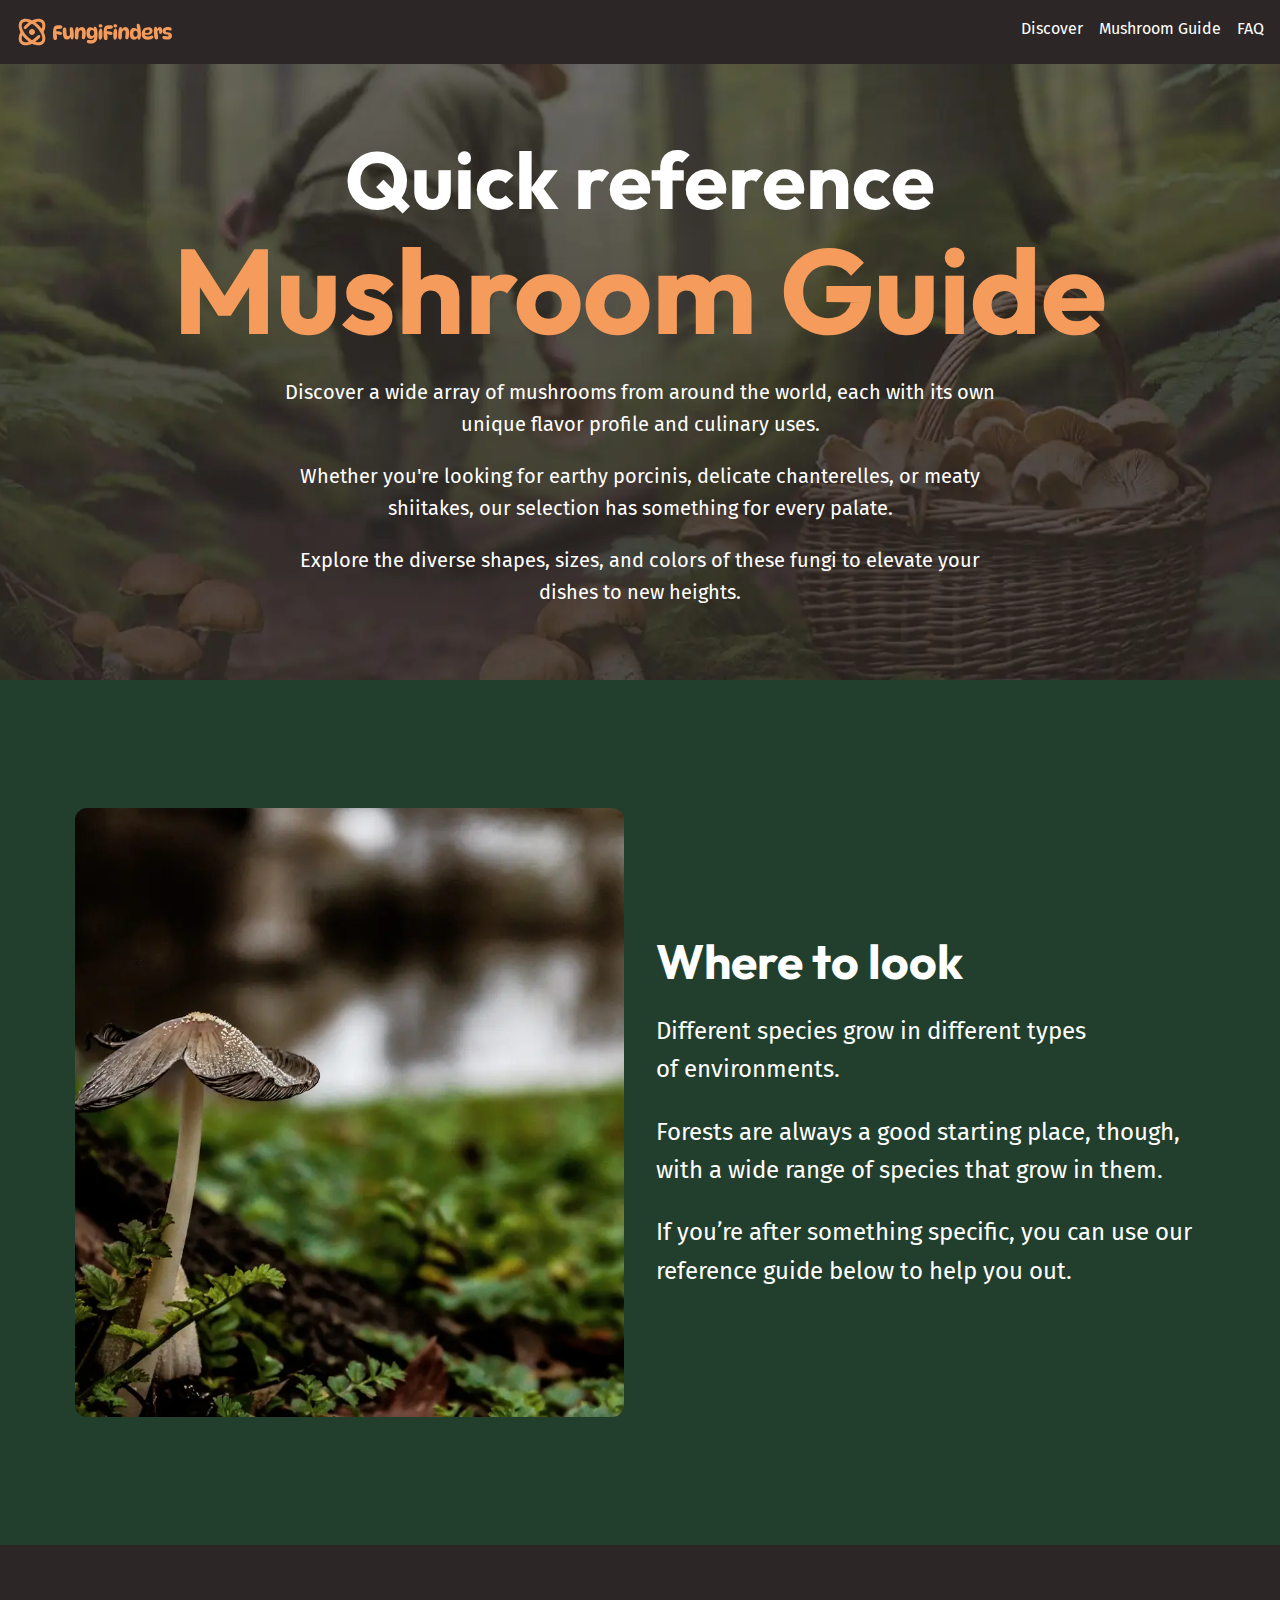
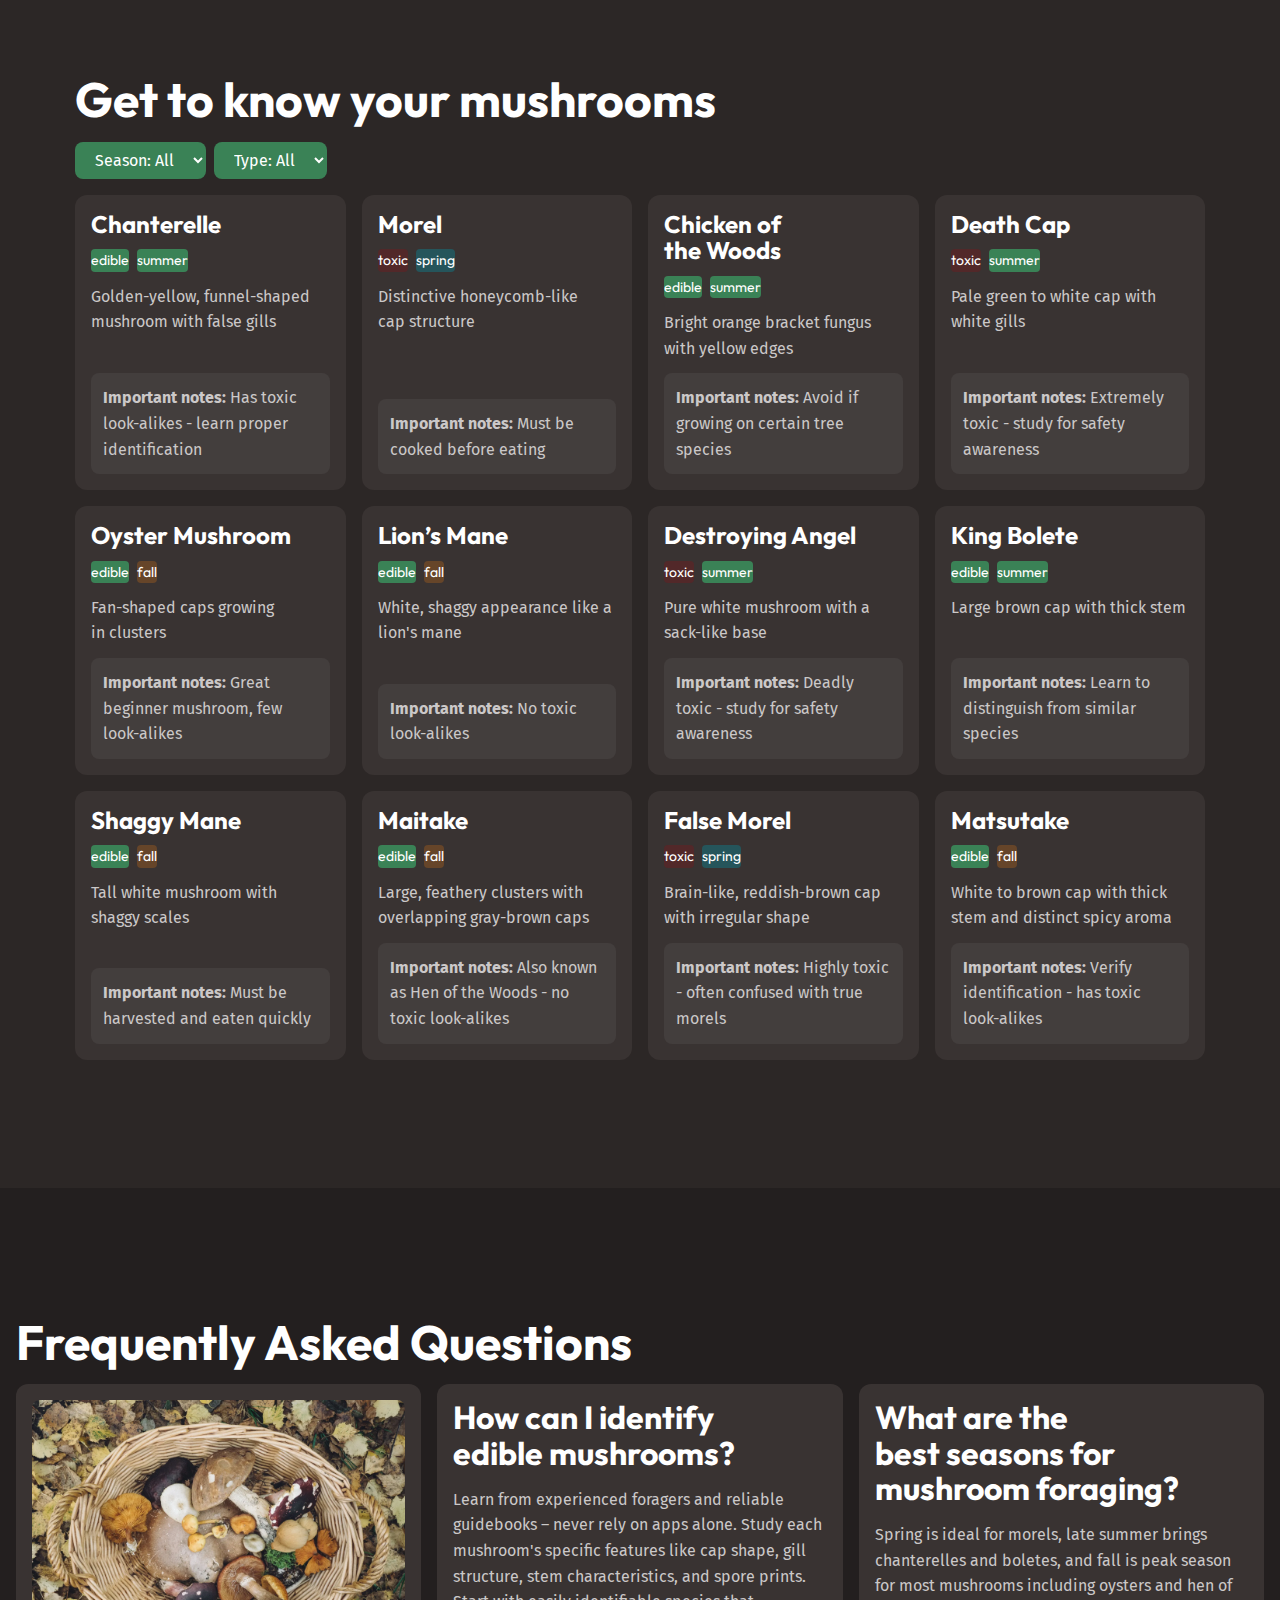
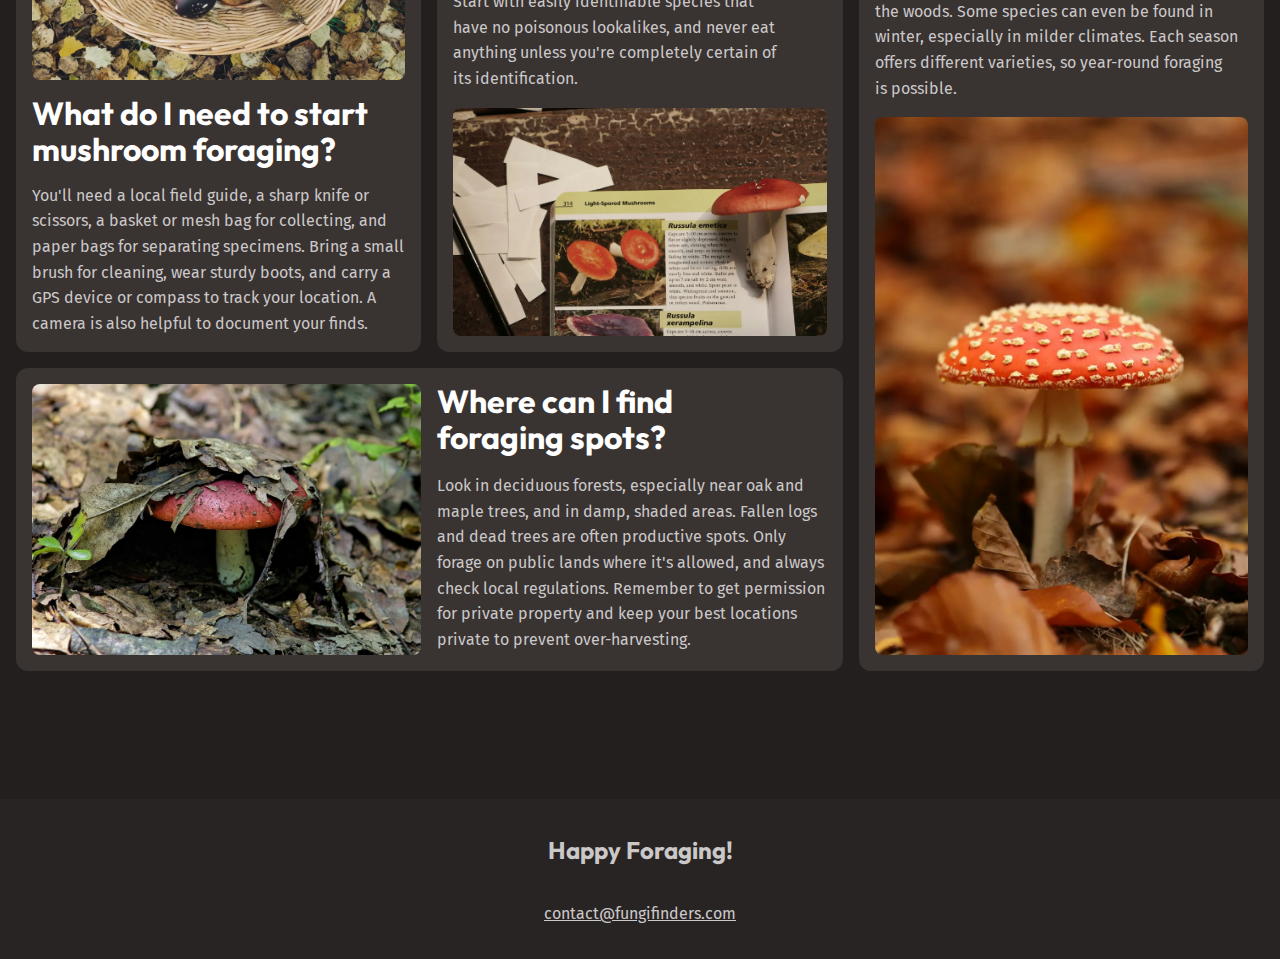
==== mushroom-guide.html @ 25937d4d "Finished the site" ====
<!DOCTYPE html>
<html lang="en">

<head>
    <meta charset="UTF-8">
    <meta name="viewport" content="width=device-width, initial-scale=1.0">
    <title>Fungi Finders</title>
    <link rel="stylesheet" href="/style.css">
    <link rel="stylesheet" href="/fonts.css">
    <script src="/main.js" defer></script>
    <script src="/mushroom-filter.js" defer></script>
</head>

<body>
    <a class="skip-to-main" href="#main">Skip to main</a>
    <header class="site-header">
        <div class="wrapper" data-width="wide"> <!--site logo-->
            <div class="site-header--inner">
                <img src="/assets/fungi-finders.svg" alt="Fungi finders" />
                <button aria-controls="primary-nav" aria-expanded="false">
                    <span class="visually-hidden">Menu</span>
                    <img src="/assets/hamburger.svg" alt="">
                </button>
                <nav id="primary-nav" class="primary-navigation">
                    <ul role="list">
                        <li><a href="/">Discover</a></li>
                        <li><a href="/mushroom-guide.html">Mushroom Guide</a></li>
                        <li><a href="/mushroom-guide.html#faq">FAQ</a></li>
                    </ul>
                </nav>
            </div>
        </div>
    </header>

    <main id="main">
        <section class="section flow hero" data-padding="compact">
            <div class="wrapper">
                <h1 class="hero--title">Quick reference<span>Mushroom Guide</span>
                </h1>
            </div>
            <div class="wrapper" data-width="narrow">
                <div class="flow">
                    <p>
                        Discover a wide array of mushrooms from around the world, each with its own unique flavor
                        profile and culinary uses.
                    </p>

                    <p>
                        Whether you're looking for earthy porcinis, delicate chanterelles, or meaty shiitakes, our
                        selection has something for
                        every palate.
                    </p>
                    <p>
                        Explore the diverse shapes, sizes, and colors of these fungi to elevate your dishes to new
                        heights.
                    </p>
                </div>
            </div>
        </section>

        <!--Where to look section-->
        <section class="section background-accent">
            <div class="wrapper">
                <div class="equal-columns" data-alignment="centered" data-gap="large">
                    <div>
                        <img src="/assets/where-to-look.webp"
                            alt="close up of one tan long mushroom with a bell top head at the base of a tree and ferns around">
                    </div>
                    <div class="flow font-size-lg text-high-contrast">
                        <h2 class="section-title">Where to look</h2>
                        <p>Different species grow in different types of environments.</p>
                        <p>Forests are always a good starting place, though, with a wide range of species that grow in
                            them.</p>
                        <p>If you’re after something specific, you can use our reference guide below to help you out.
                        </p>
                    </div>
                </div>
            </div>
        </section>

        <!--Get to know your mushrooms section-->
        <section class="mushroom-guide section">
            <div class="wrapper">
                <div class="flow">
                    <h2 class="section-title">Get to know your mushrooms</h2>
                    <div class="flex-group">
                        <select name="season" id="season" hidden>
                            <option value="all">Season: All</option>
                            <option value="spring">Spring</option>
                            <option value="summer">Summer</option>
                            <option value="fall">Fall</option>
                        </select>
                        <select name="edible" id="edible" hidden>
                            <option value="all">Type: All</option>
                            <option value="edible">Edible</option>
                            <option value="toxic">Toxic</option>
                        </select>
                    </div>

                    <!--grid of mushrooms-->

                    <!--12 cards here-->
                    <div class="grid-auto-fill">
                        <!--#1-->
                        <div class="card">
                            <h3 class="card--title">Chanterelle</h3>
                            <ul class="tag-list" role="list" aria-label="Mushroom Characteristics">
                                <li data-edible="edible">
                                    <span class="visually-hidden">This mushroom is</span>
                                    edible
                                </li>
                                <li data-season="summer">
                                    <span class="visually-hidden">The best season to harvest this mushroom is</span>
                                    summer
                                </li>
                            </ul>
                            <p>
                                Golden-yellow, funnel-shaped mushroom with false gills
                            </p>
                            <div class="card--note">
                                <strong>Important notes: </strong>Has toxic look-alikes - learn proper identification
                            </div>
                        </div>

                        <!--#2-->
                        <div class="card">
                            <h3 class="card--title">Morel</h3>
                            <ul class="tag-list" role="list" aria-label="Mushroom Characteristics">
                                <li data-edible="toxic">
                                    <span class="visually-hidden">This mushroom is</span>
                                    toxic
                                </li>
                                <li data-season="spring">
                                    <span class="visually-hidden">The best season to harvest this mushroom is</span>
                                    spring
                                </li>
                            </ul>
                            <p>
                                Distinctive honeycomb-like cap structure
                            </p>
                            <div class="card--note">
                                <strong>Important notes: </strong>Must be cooked before eating
                            </div>
                        </div>

                        <!--#3-->
                        <div class="card">
                            <h3 class="card--title">Chicken of the Woods</h3>
                            <ul class="tag-list" role="list" aria-label="Mushroom Characteristics">
                                <li data-edible="edible">
                                    <span class="visually-hidden">This mushroom is</span>
                                    edible
                                </li>
                                <li data-season="summer">
                                    <span class="visually-hidden">The best season to harvest this mushroom is</span>
                                    summer
                                </li>
                            </ul>
                            <p>
                                Bright orange bracket fungus with yellow edges
                            </p>
                            <div class="card--note">
                                <strong>Important notes: </strong>Avoid if growing on certain tree species
                            </div>
                        </div>

                        <!--#4-->
                        <div class="card">
                            <h3 class="card--title">Death Cap</h3>
                            <ul class="tag-list" role="list" aria-label="Mushroom Characteristics">
                                <li data-edible="toxic">
                                    <span class="visually-hidden">This mushroom is</span>
                                    toxic
                                </li>
                                <li data-season="summer">
                                    <span class="visually-hidden">The best season to harvest this mushroom is</span>
                                    summer
                                </li>
                            </ul>
                            <p>
                                Pale green to white cap with white gills
                            </p>
                            <div class="card--note">
                                <strong>Important notes: </strong>Extremely toxic - study for safety awareness
                            </div>
                        </div>

                        <!--#5-->
                        <div class="card">
                            <h3 class="card--title">Oyster Mushroom</h3>
                            <ul class="tag-list" role="list" aria-label="Mushroom Characteristics">
                                <li data-edible="edible">
                                    <span class="visually-hidden">This mushroom is</span>
                                    edible
                                </li>
                                <li data-season="fall">
                                    <span class="visually-hidden">The best season to harvest this mushroom is</span>
                                    fall
                                </li>
                            </ul>
                            <p>
                                Fan-shaped caps growing in clusters
                            </p>
                            <div class="card--note">
                                <strong>Important notes: </strong>Great beginner mushroom, few look-alikes
                            </div>
                        </div>

                        <!--#6-->
                        <div class="card">
                            <h3 class="card--title">Lion’s Mane</h3>
                            <ul class="tag-list" role="list" aria-label="Mushroom Characteristics">
                                <li data-edible="edible">
                                    <span class="visually-hidden">This mushroom is</span>
                                    edible
                                </li>
                                <li data-season="fall">
                                    <span class="visually-hidden">The best season to harvest this mushroom is</span>
                                    fall
                                </li>
                            </ul>
                            <p>
                                White, shaggy appearance like a lion's mane
                            </p>
                            <div class="card--note">
                                <strong>Important notes: </strong>No toxic look-alikes
                            </div>
                        </div>

                        <!--#7-->
                        <div class="card">
                            <h3 class="card--title">Destroying Angel</h3>
                            <ul class="tag-list" role="list" aria-label="Mushroom Characteristics">
                                <li data-edible="toxic">
                                    <span class="visually-hidden">This mushroom is</span>
                                    toxic
                                </li>
                                <li data-season="summer">
                                    <span class="visually-hidden">The best season to harvest this mushroom is</span>
                                    summer
                                </li>
                            </ul>
                            <p>
                                Pure white mushroom with a sack-like base
                            </p>
                            <div class="card--note">
                                <strong>Important notes: </strong>Deadly toxic - study for safety awareness
                            </div>
                        </div>

                        <!--#8-->
                        <div class="card">
                            <h3 class="card--title">King Bolete</h3>
                            <ul class="tag-list" role="list" aria-label="Mushroom Characteristics">
                                <li data-edible="edible">
                                    <span class="visually-hidden">This mushroom is</span>
                                    edible
                                </li>
                                <li data-season="summer">
                                    <span class="visually-hidden">The best season to harvest this mushroom is</span>
                                    summer
                                </li>
                            </ul>
                            <p>
                                Large brown cap with thick stem
                            </p>
                            <div class="card--note">
                                <strong>Important notes: </strong>Learn to distinguish from similar species
                            </div>
                        </div>

                        <!--#9-->
                        <div class="card">
                            <h3 class="card--title">Shaggy Mane</h3>
                            <ul class="tag-list" role="list" aria-label="Mushroom Characteristics">
                                <li data-edible="edible">
                                    <span class="visually-hidden">This mushroom is</span>
                                    edible
                                </li>
                                <li data-season="fall">
                                    <span class="visually-hidden">The best season to harvest this mushroom is</span>
                                    fall
                                </li>
                            </ul>
                            <p>
                                Tall white mushroom with shaggy scales
                            </p>
                            <div class="card--note">
                                <strong>Important notes: </strong>Must be harvested and eaten quickly
                            </div>
                        </div>

                        <!--#10-->
                        <div class="card">
                            <h3 class="card--title">Maitake</h3>
                            <ul class="tag-list" role="list" aria-label="Mushroom Characteristics">
                                <li data-edible="edible">
                                    <span class="visually-hidden">This mushroom is</span>
                                    edible
                                </li>
                                <li data-season="fall">
                                    <span class="visually-hidden">The best season to harvest this mushroom is</span>
                                    fall
                                </li>
                            </ul>
                            <p>
                                Large, feathery clusters with overlapping gray-brown caps
                            </p>
                            <div class="card--note">
                                <strong>Important notes: </strong>Also known as Hen of the Woods - no toxic look-alikes
                            </div>
                        </div>

                        <!--#11-->
                        <div class="card">
                            <h3 class="card--title">False Morel</h3>
                            <ul class="tag-list" role="list" aria-label="Mushroom Characteristics">
                                <li data-edible="toxic">
                                    <span class="visually-hidden">This mushroom is</span>
                                    toxic
                                </li>
                                <li data-season="spring">
                                    <span class="visually-hidden">The best season to harvest this mushroom is</span>
                                    spring
                                </li>
                            </ul>
                            <p>
                                Brain-like, reddish-brown cap with irregular shape
                            </p>
                            <div class="card--note">
                                <strong>Important notes: </strong>Highly toxic - often confused with true morels
                            </div>
                        </div>

                        <!--#12-->
                        <div class="card">
                            <h3 class="card--title">Matsutake</h3>
                            <ul class="tag-list" role="list" aria-label="Mushroom Characteristics">
                                <li data-edible="edible">
                                    <span class="visually-hidden">This mushroom is</span>
                                    edible
                                </li>
                                <li data-season="fall">
                                    <span class="visually-hidden">The best season to harvest this mushroom is</span>
                                    fall
                                </li>
                            </ul>
                            <p>
                                White to brown cap with thick stem and distinct spicy aroma
                            </p>
                            <div class="card--note">
                                <strong>Important notes: </strong>Verify identification - has toxic look-alikes
                            </div>
                        </div>

                    </div>
                    <div class="no-matches" hidden>No matches for these filters</div>

                </div>
            </div>
        </section>

        <!--Frequently Asked Questions Section-->
        <section id="faq" class="section background-extra-dark">
            <div class="wrapper flow" data-width="wide">
                <h2 class="section-title">Frequently Asked Questions</h2>
                <div class="faq-bento">
                    <div class="card">
                        <img src="/assets/start-foraging.webp"
                            alt="tan wicker basket with an array of large and small mushrooms" />
                        <h3 class="card--title">What do I need to start mushroom foraging?</h3>
                        <p>You'll need a local field guide, a sharp knife or scissors, a basket or mesh bag for
                            collecting,
                            and paper bags for
                            separating specimens. Bring a small brush for cleaning, wear sturdy boots, and carry a GPS
                            device or compass to track
                            your location. A camera is also helpful to document your finds.</p>
                    </div>
                    <div class="card">
                        <img src="/assets/identify-mushrooms.webp"
                            alt="guide book opened to a page with a picture of a mushroom and real mushroom placed on the page to compare" />
                        <h3 class="card--title">How can I identify edible mushrooms?</h3>
                        <p>Learn from experienced foragers and reliable guidebooks – never rely on apps alone. Study
                            each
                            mushroom's specific
                            features like cap shape, gill structure, stem characteristics, and spore prints. Start with
                            easily identifiable species
                            that have no poisonous lookalikes, and never eat anything unless you're completely certain
                            of
                            its identification.</p>
                    </div>
                    <div class="card">
                        <img src="/assets/where-to-find.webp" alt="a brown and white mushroom hidden under leaves" />
                        <h3 class="card--title">Where can I find foraging spots?</h3>
                        <p>Look in deciduous forests, especially near oak and maple trees, and in damp, shaded areas.
                            Fallen
                            logs and dead trees
                            are often productive spots. Only forage on public lands where it's allowed, and always check
                            local regulations. Remember
                            to get permission for private property and keep your best locations private to prevent
                            over-harvesting.</p>
                    </div>
                    <div class="card">
                        <img src="/assets/best-seasons.webp"
                            alt="red and white spotted mushroom poking out from leaves" />
                        <h3 class="card--title">What are the best seasons for mushroom foraging?</h3>
                        <p>Spring is ideal for morels, late summer brings chanterelles and boletes, and fall is peak
                            season
                            for most mushrooms
                            including oysters and hen of the woods. Some species can even be found in winter, especially
                            in
                            milder climates. Each
                            season offers different varieties, so year-round foraging is possible.</p>
                    </div>
                </div>
            </div>


        </section>

    </main>

    <footer class="site-footer">
        <p class="site-footer--title">Happy Foraging!</p>
        <a href="mailto:contact@fungifinders.com">
            <text>contact@fungifinders.com</text>
        </a>
    </footer>
</body>

</html>
---- style.css ----
/*@layer reset, base, utilities, layout;*/

@view-transition {
  navigation: auto;
}

::view-transition-group(root) {
  animation-duration: 0.75s;
}

/* the reset here*/
@layer reset {
  *,
  *::before,
  *::after {
    box-sizing: border-box;
  }

  /* in mobile landscape mode, it won't change text size
    https://kilianvalkhof.com/2022/css-html/your-css-reset-needs-text-size-adjust-probably/ */
  html {
    -moz-text-size-adjust: none;
    -webkit-text-size-adjust: none;
    text-size-adjust: none;
  }

  body,
  h1,
  h2,
  h3,
  h4,
  p,
  figure,
  blockquote,
  dl,
  dd {
    margin: 0;
  }

  /* Instead of ol and li, this is a modern approach to not read to screen readers the list
    https://www.scottohara.me/blog/2019/01/12/lists-and-safari.html */
  [role="list"] {
    list-style: none;
    margin: 0;
    padding: 0;
  }

  body {
    min-block-size: 100vh;
    line-height: 1.6;
  }

  /*line height tighter for bigger sizes so we can manipulate padding if needed */
  h1,
  h2,
  h3,
  button,
  input,
  label {
    line-height: 1.1;
  }

  /*if a line of text shifts words to another line, this will balance the amount of words- progressive enhancement*/
  h1,
  h2,
  h3,
  h4 {
    text-wrap: balance;
  }

  /*large blocks of texts might create an orphan word, but this prevents it- as long as browser supports it-progressive enhancement*/
  p,
  li {
    text-wrap: pretty;
  }

  img,
  picture {
    max-inline-size: 100%;
    display: block;
  }

  input,
  button,
  textarea,
  select {
    font: inherit;
  }
}

/* :root custom properties + base/global styles here*/

@layer base {
  :root {
    /*darker shades are smaller numbers (ex: gray-100). Lighter shades are higher numbers (ex: brown-800) */
    --clr-white: hsl(0, 0%, 100%);
    --clr-gray-100: hsl(0, 2%, 79%);
    --clr-brand-400: hsl(25, 88%, 75%);
    --clr-brand-500: hsl(25, 88%, 66%);
    --clr-green-400: hsl(143, 19%, 49%);
    --clr-green-500: hsl(143, 38%, 37%);
    --clr-green-600: hsl(145, 29%, 19%);

    /* for light mode
    --clr-brown-100: hsl(10, 5%, 90);
    --clr-brown-200: hsl(9, 7%, 85%);
    --clr-brown-300: hsl(9, 8%, 75%);
    --clr-brown-400: hsl(0, 6%, 60%);
    */

    --clr-brown-500: hsl(10, 5%, 25%);
    --clr-brown-600: hsl(9, 7%, 21%);
    --clr-brown-700: hsl(9, 8%, 16%);
    --clr-brown-800: hsl(0, 6%, 15%);
    --clr-brown-900: hsl(0, 6%, 13%);

    --clr-orange-500: hsl(28, 43%, 28%);
    --clr-red-500: hsl(359, 34%, 24%);
    --clr-teal-500: hsl(186, 42%, 25%);

    /*Family Fonts: /*fira sans and outfit font*/
    --ff-heading: "Outfit", sans-serif;
    --ff-body: "Fira Sans", sans-serif;

    /*smaller font sizes are smaller numbers (ex: --fs-300: 0.875rem). larger font sizes are higher numbers (ex: --fs-900: 3.75rem). ALso changed figma design from px to rem units for accessibility/ user preferences when they have changed screen sizing. If keeping px, it might override user preferences */
    /*Font Sizes*/
    --fs-300: 0.875rem;
    --fs-400: 1rem;
    --fs-500: 1.125rem;
    --fs-600: 1.25rem;
    --fs-700: 1.5rem;
    --fs-800: 2rem;
    --fs-900: 3.75rem;
    --fs-1000: 3.75rem;

    @media (width > 760px) {
      --fs-300: 0.875rem;
      --fs-400: 1rem;
      --fs-500: 1.25rem;
      --fs-600: 1.5rem;
      --fs-700: 2rem;
      --fs-800: 3rem;
      --fs-900: 5rem;
      --fs-1000: 7.5rem;
    }
  }

  :root {
    /* primitives here - description by purpose*/
    --text-main: var(--clr-gray-100);
    --text-high-contrast: var(--clr-white);
    --text-brand: var(--clr-brand-500);
    --text-brand-light: var(--clr-brand-400);

    --background-accent-light: var(--clr-green-400);
    --background-accent-main: var(--clr-green-500);
    --background-accent-dark: var(--clr-green-600);

    --background-extra-light: var(--clr-brown-500);
    --background-light: var(--clr-brown-600);
    --background-main: var(--clr-brown-700);
    --background-dark: var(--clr-brown-800);
    --background-extra-dark: var(--clr-brown-900);

    --font-size-heading-sm: var(--fs-700);
    --font-size-heading-regular: var(--fs-800);
    --font-size-heading-lg: var(--fs-900);
    --font-size-heading-xl: var(--fs-1000);

    --font-size-sm: var(--fs-300);
    --font-size-regular: var(--fs-400);
    --font-size-md: var(--fs-500);
    --font-size-lg: var(--fs-600);

    /*Other Variable Properties from the Design*/
    --border-radius-sm: 0.25rem;
    --border-radius-med: 0.5rem;
    --border-radius-lg: 0.75rem;

    /*for light mode
    @media (prefers-color-scheme: light) {
    }*/
  }
}

@layer base {
  /*Custom Properties*/
  html {
    font-family: var(--ff-body);
    line-height: 1.6rem;
    scroll-padding: 3rem;
  }

  /*if user set preference for scrolling movement*/
  @media (prefers-reduced-motion: no-preference) {
    html {
      scroll-behavior: smooth; /*when clicking FAQ tab this will indicate scrolling down to section instead of making the user think it jumped to another page*/
    }
  }

  h1 {
    font-size: var(--font-size-heading-lg);
  }

  body {
    font-family: var(--ff-body);
    font-size: var(--font-size-regular);
    color: var(--text-main);
    background-color: var(--background-main);
  }

  h1,
  h2,
  h3,
  h4 {
    font-family: var(--ff-heading);
    font-weight: 700;
    color: var(--text-high-contrast);
  }

  a {
    color: var(--text-high-contrast);
  }

  a:hover,
  a:focus-visible {
    color: var(--text-brand-light);
  }

  img {
    border-radius: var(--border-radius-lg);
  }
}

@layer layout {
  /* limit the maximum width the content can reach and add custom properties because it shows up in multi spots*/
  .flex-group {
    display: flex;
    flex-wrap: wrap;
    gap: 0.5rem;
  }

  /* since margin:0 was applied in the beginning, flow(spacing) needs to be added back. Flow class-selects everything except the first child*/
  .flow > * + * {
    margin-top: var(
      --flow-spacer,
      1em
    ); /*provides larger gap with proximity to text than rem*/
  }

  .grid-flow {
    display: grid;
    gap: var(--grid-flow-gap, 1rem);
  }

  .grid-auto-fill {
    --auto-fit-min-col-size: 250px;
    display: grid;
    gap: 1rem;
    /*for the min value it will choose the smallest value out of 300px or 100% to fix any overflow issues and the 1fr takes up the remaining space*/
    grid-template-columns: repeat(
      auto-fill,
      minmax(min(var(--auto-fit-min-col-size), 100%), 1fr)
    );
  }

  .equal-columns {
    display: grid;
    gap: var(--equal-columns-gap, 1rem);
    align-items: var(--equal-columns-vertical-alignment, stretch);

    @media (width > 760px) {
      grid-auto-flow: column;
      grid-auto-columns: 1fr;
    }

    &[data-gap="large"] {
      --equal-columns-gap: 2rem;
    }

    &[data-alignment="centered"] {
      --equal-columns-vertical-alignment: center;
    }
    /*if wanting to do flex and have same exact width for each column: 
    .flex-equal-columns 
    {display: flex;
    >* {flex: 1;}}*/
  }
  .wrapper {
    /*or can do the calc(1130px +2rem) with 1 rem = to 16px on each side instead of changing box sizing*/
    --wrapper-max-width: 1130px;
    --wrapper-padding: 1rem;

    max-width: var(--wrapper-max-width);
    margin-inline: auto;
    padding-inline: var(--wrapper-padding);

    /* helps to match the Figma file sizing to set it to the content */
    box-sizing: content-box;
  }

  /*data attributes based on CUBE CSS styling. Easier to read in HTML. Can hook into with JS. The symbol & is a placeholder for the original selector (wrapper)*/
  .wrapper[data-width="narrow"] {
    --wrapper-max-width: 720px;
  }

  .wrapper[data-width="wide"] {
    --wrapper-max-width: 1330px;
  }

  .section {
    --padding-block: 3.75rem;
    padding-block: var(--padding-block);

    @media (min-width: 760px) {
      --padding-block: 8rem;

      &[data-padding="compact"] {
        --padding-block: 4.5rem;
      }
    }
  }
}

@layer components {
  .skip-to-main {
    position: absolute;
    background: var(--background-accent-light);
    padding: 1rem;
    border-radius: var(--border-radius-med);
  }
  .skip-to-main:not(:focus) {
    clip: rect(0 0 0 0);
    clip-path: inset(50%);
    height: 1px;
    overflow: hidden;
    position: absolute;
    white-space: nowrap;
    width: 1px;
  }

  .site-header {
    padding-block: 1rem;
    overflow-x: clip;
    position: relative;
  }

  .site-header--inner {
    display: flex;
    flex-wrap: wrap;
    gap: 0.5rem 2rem; /*font spacing to make it visually even around around tabs*/
    justify-content: space-between;
  }

  [aria-controls="primary-nav"] {
    z-index: 1000;
    cursor: pointer;
    background: transparent;
    border: 0;
    display: none;
    img {
      border-radius: 0;
    }
  }

  .primary-navigation {
    ul {
      display: flex;
      flex-wrap: wrap;
      gap: 0.5rem 1rem;
    }

    a {
      text-decoration: none;
    }

    @media (width < 760px) {
      display: none;
      opacity: 0;
      transition: opacity 1s, display 1s;
      transition-behavior: allow-discrete;
      position: absolute;
      z-index: 10;
      top: 0;
      right: 0;
      font-size: var(--font-size-lg);
      font-weight: 700;
      font-family: var(--ff-heading);
      background-color: var(--background-accent-main);
      padding: 2rem;
      border-radius: 0 0 0 var(--border-radius-lg);

      ul {
        gap: 0; /*remove gaps to bring in line easier*/
        flex-direction: column;
      }

      li {
        --delay: 0.3s;
        translate: 50%;
        transition: translate 0.5s var(--delay), opacity 0.5s var(--delay);
      }

      li:nth-child(2) {
        --delay: 0.4s;
      }

      li:nth-child(3) {
        --delay: 0.5s;
      }

      /*In the menu the second two children are selected*/
      li + li {
        border-top: 2px solid var(--background-accent-light);
        margin-block-start: 1.5rem;
        padding-block-start: 1.5rem;
      }
    }
  }

  /*when the hamburger icon is clicked, the menu opens and then closes. the "~" sympbol is looking at only direct siblings so this only works when the nav is right next to the button in the html*/
  @media (width < 760px) {
    [aria-controls="primary-nav"] {
      display: block;
    }
    [aria-expanded="true"] ~ .primary-navigation {
      display: block;
      /*does fade in animation for mobile nav*/
      /*final opened state*/
      opacity: 1;

      @starting-style {
        /*transition from this on entry*/
        opacity: 0;
        translate: 0 -100%;
      }

      li {
        translate: 0 0;
        opacity: 1;

        @starting-style {
          opacity: 0;
          translate: 50% 0;
        }
      }
    }
  }

  .site-footer {
    text-align: center;
    padding-block: 2rem;
    background-color: var(--background-dark);
    display: grid;
    gap: 2rem;

    a {
      color: var(--text-main);
    }

    a:hover,
    a:focus-visible {
      color: var(--text-brand-light);
    }
  }

  .site-footer--title {
    font-size: var(--font-size-lg);
    font-family: var(--ff-heading);
    font-weight: 700;
  }

  .hero {
    text-align: center;
    background-image: url(/assets/hero.webp);
    background-size: cover;
    background-position: center;
    font-size: var(--font-size-md);
    color: var(--text-high-contrast);

    animation: fade-out forwards;
    animation-timeline: view();
    animation-range-start: exit;
  }

  .card-animation {
    animation: fade-in both;
    animation-timeline: view();
  }

  .hero--title {
    font-size: var(--font-size-heading-lg);
    > span {
      display: block;
      font-size: var(--font-size-heading-xl);
      color: var(--text-brand);
    }
  }

  .mushroom-guide {
    --card-title-font-size: var(--font-size-lg);
    --card-title-color: var(--text-high-contrast);
    --card-gap: 0.75rem;
  }

  .faq-bento {
    --card-title-color: var(--text-high-contrast);
    display: grid;
    gap: 1rem;
    grid-template-areas:
      "card-one"
      "card-two"
      "card-three"
      "card-four";

    @media (width > 600px) {
      grid-template-areas:
        "card-one card-two"
        "card-three card-four";
    }

    @media (width > 900px) {
      grid-template-columns: repeat(3, 1fr);
      grid-template-areas:
        "card-one card-two card-four"
        "card-three card-three card-four";
    }

    .card > img {
      height: 100%;
      object-fit: cover;
    }

    @media (width > 600px) {
      .card:nth-child(even) > img {
        order: 3;
      }
    }
    .card:nth-child(1) {
      grid-area: card-one;
    }
    .card:nth-child(2) {
      grid-area: card-two;
    }
    .card:nth-child(3) {
      grid-area: card-three;

      @media (width > 900px) {
        display: grid;
        gap: 1rem;
        grid-template-columns: 1fr 1fr;

        img {
          grid-column: 1 / 2;
          grid-row: 1 / 3;
        }
      }
    }
    .card:nth-child(4) {
      grid-area: card-four;
    }
  }

  .card {
    display: flex;
    flex-direction: column;
    gap: var(--card-gap, 1rem);
    padding: 1rem;
    background-color: var(--background-light);
    border-radius: var(--border-radius-lg);

    img {
      border-radius: var(--border-radius-med);
    }
  }

  .card--title {
    color: var(--card-title-color, var(--text-brand));
    font-size: var(--card-title-font-size, var(--font-size-heading-sm));
  }

  .card--note {
    background-color: var(--background-extra-light);
    padding: 0.75rem;
    border-radius: var(--border-radius-med);
    margin-block-start: auto;
  }

  .tag-list {
    display: flex;
    gap: 0.5rem;
    flex-wrap: wrap;

    li {
      font-family: var(--ff-heading);
      color: var(--text-high-contrast);
      font-size: var(--font-size-sm);
      padding: 0rem, 0.25rem;
      background-color: var(--tag-bg, red);
      border-radius: var(--border-radius-sm);
    }

    [data-edible="edible"] {
      --tag-bg: var(--background-accent-main);
    }

    [data-edible="toxic"] {
      --tag-bg: var(--clr-red-500);
    }
    [data-season="summer"] {
      --tag-bg: var(--background-accent-main);
    }
    [data-season="spring"] {
      --tag-bg: var(--clr-teal-500);
    }
    [data-season="fall"] {
      --tag-bg: var(--clr-orange-500);
    }
  }

  .button {
    display: inline-flex; /*will flex if icon needs to be added*/
    padding: 0.5rem 1rem;
    background-color: var(--background-accent-main);
    font-family: var(--ff-heading);
    font-weight: 700;
    font-size: var(--font-size-md);
    cursor: pointer;
    text-decoration: none;
    border-radius: var(--border-radius-med);
  }

  .button:hover,
  .button:focus-visible {
    color: var(--text-high-contrast);
    background-color: var(--background-accent-light);
  }

  /*If wanting to refactor later for custom buttons, maybe put custom properties on the button class modifier instead of up higher on the layer? like this: 
    .button {
      --button-text: var(--text-high-contrast);
      --button-bg: var(--background-accent);
      --button-br: var(--border-radius-1);
      --button-hover-text: var(--text-high-contrast);
      --button-hover-bg: var(--background-accent-light);

    color: var(--button-text);
    background-color: var(--button-bg);
    border-radius: var(--button-br);
    }

    .button:hover,
    .button:focus-visible {
      color: var(--button-text-hover);
      background-color: var(--button-bg-hover);
    }*/

  select {
    padding: 0.5rem 1rem;
    background-color: var(--background-accent-main);
    border: 0;
    border-radius: var(--border-radius-med);
    color: var(--text-high-contrast);
  }
}

@layer utilities {
  [hidden] {
    display: none;
  }

  /*when the screen is being resized the animations will pause*/
  .resizing * {
    transition: none !important;
    animation-play-state: paused !important;
  }

  /*buttons are too short to describe in full the context. Utilities created for screen readers and assistive tech*/
  .visually-hidden {
    clip: rect(0 0 0 0);
    clip-path: inset(50%);
    height: 1px;
    overflow: hidden;
    position: absolute;
    white-space: nowrap;
    width: 1px;
  }

  /*background colors, font sizes, border radius go into utility classes*/
  .section-title {
    font-size: var(--font-size-heading-regular);
  }
  .text-center {
    text-align: center;
  }
  .text-brand {
    color: var(--text-brand);
  }
  .text-brand-light {
    color: var(--text-brand-light);
  }
  .text-main {
    color: var(--text-main);
  }
  .text-high-contrast {
    color: var(--text-high-contrast);
  }
  .background-main {
    background-color: var(--background-main);
  }
  .background-light {
    background-color: var(--background-light);
  }
  .background-extra-light {
    background-color: var(--background-extra-light);
  }
  .background-dark {
    background-color: var(--background-dark);
  }
  .background-extra-dark {
    background-color: var(--background-extra-dark);
  }
  .background-accent {
    background-color: var(--background-accent-dark);
  }
  /*.background-accent-light {
   background-color: var(--background-accent-light);
  }

  .background-accent-main {
    background-color: var(--background-accent-main);
  }

  .background-accent-dark {
    background-color: var(--background-accent-dark);
  }*/

  .font-size-heading-sm {
    font-size: var(--font-size-heading-sm);
  }
  .font-size-heading-regular {
    font-size: var(--font-size-heading-regular);
  }
  .font-size-heading-lg {
    font-size: var(--font-size-heading-lg);
  }
  .font-size-heading-xl {
    font-size: var(--font-size-heading-xl);
  }
  .font-size-sm {
    font-size: var(--font-size-sm);
  }
  .font-size-regular {
    font-size: var(--font-size-regular);
  }
  .font-size-md {
    font-size: var(--font-size-md);
  }
  .font-size-lg {
    font-size: var(--font-size-lg);
  }
}

@keyframes fade-out {
  from {
    opacity: 1;
  }
  to {
    opacity: 0.5;
  }
}

/*@keyframes fade-in {
  from {
    opacity: 0.5;
  }
  to {
    opacity: 1;
  }
}*/
---- fonts.css ----
/* outfit-100 - latin */
@font-face {
  font-display: swap; /* Check https://developer.mozilla.org/en-US/docs/Web/CSS/@font-face/font-display for other options. */
  font-family: "Outfit";
  font-style: normal;
  font-weight: 100;
  src: url("./assets/fonts/outfit-v11-latin-100.woff2") format("woff2"); /* Chrome 36+, Opera 23+, Firefox 39+, Safari 12+, iOS 10+ */
}
/* outfit-200 - latin */
@font-face {
  font-display: swap; /* Check https://developer.mozilla.org/en-US/docs/Web/CSS/@font-face/font-display for other options. */
  font-family: "Outfit";
  font-style: normal;
  font-weight: 200;
  src: url("./assets/fonts/outfit-v11-latin-200.woff2") format("woff2"); /* Chrome 36+, Opera 23+, Firefox 39+, Safari 12+, iOS 10+ */
}
/* outfit-300 - latin */
@font-face {
  font-display: swap; /* Check https://developer.mozilla.org/en-US/docs/Web/CSS/@font-face/font-display for other options. */
  font-family: "Outfit";
  font-style: normal;
  font-weight: 300;
  src: url("./assets/fonts/outfit-v11-latin-300.woff2") format("woff2"); /* Chrome 36+, Opera 23+, Firefox 39+, Safari 12+, iOS 10+ */
}
/* outfit-regular - latin */
@font-face {
  font-display: swap; /* Check https://developer.mozilla.org/en-US/docs/Web/CSS/@font-face/font-display for other options. */
  font-family: "Outfit";
  font-style: normal;
  font-weight: 400;
  src: url("./assets/fonts/outfit-v11-latin-regular.woff2") format("woff2"); /* Chrome 36+, Opera 23+, Firefox 39+, Safari 12+, iOS 10+ */
}
/* outfit-500 - latin */
@font-face {
  font-display: swap; /* Check https://developer.mozilla.org/en-US/docs/Web/CSS/@font-face/font-display for other options. */
  font-family: "Outfit";
  font-style: normal;
  font-weight: 500;
  src: url("./assets/fonts/outfit-v11-latin-500.woff2") format("woff2"); /* Chrome 36+, Opera 23+, Firefox 39+, Safari 12+, iOS 10+ */
}
/* outfit-600 - latin */
@font-face {
  font-display: swap; /* Check https://developer.mozilla.org/en-US/docs/Web/CSS/@font-face/font-display for other options. */
  font-family: "Outfit";
  font-style: normal;
  font-weight: 600;
  src: url("./assets/fonts/outfit-v11-latin-600.woff2") format("woff2"); /* Chrome 36+, Opera 23+, Firefox 39+, Safari 12+, iOS 10+ */
}
/* outfit-700 - latin */
@font-face {
  font-display: swap; /* Check https://developer.mozilla.org/en-US/docs/Web/CSS/@font-face/font-display for other options. */
  font-family: "Outfit";
  font-style: normal;
  font-weight: 700;
  src: url("./assets/fonts/outfit-v11-latin-700.woff2") format("woff2"); /* Chrome 36+, Opera 23+, Firefox 39+, Safari 12+, iOS 10+ */
}
/* outfit-800 - latin */
@font-face {
  font-display: swap; /* Check https://developer.mozilla.org/en-US/docs/Web/CSS/@font-face/font-display for other options. */
  font-family: "Outfit";
  font-style: normal;
  font-weight: 800;
  src: url("./assets/fonts/outfit-v11-latin-800.woff2") format("woff2"); /* Chrome 36+, Opera 23+, Firefox 39+, Safari 12+, iOS 10+ */
}
/* outfit-900 - latin */
@font-face {
  font-display: swap; /* Check https://developer.mozilla.org/en-US/docs/Web/CSS/@font-face/font-display for other options. */
  font-family: "Outfit";
  font-style: normal;
  font-weight: 900;
  src: url("./assets/fonts/outfit-v11-latin-900.woff2") format("woff2"); /* Chrome 36+, Opera 23+, Firefox 39+, Safari 12+, iOS 10+ */
}

/* fira-sans-regular - latin */
@font-face {
  font-display: swap; /* Check https://developer.mozilla.org/en-US/docs/Web/CSS/@font-face/font-display for other options. */
  font-family: "Fira Sans";
  font-style: normal;
  font-weight: 400;
  src: url("./assets/fonts/fira-sans-v17-latin-regular.woff2") format("woff2"); /* Chrome 36+, Opera 23+, Firefox 39+, Safari 12+, iOS 10+ */
}
/* fira-sans-italic - latin */
@font-face {
  font-display: swap; /* Check https://developer.mozilla.org/en-US/docs/Web/CSS/@font-face/font-display for other options. */
  font-family: "Fira Sans";
  font-style: italic;
  font-weight: 400;
  src: url("./assets/fonts/fira-sans-v17-latin-italic.woff2") format("woff2"); /* Chrome 36+, Opera 23+, Firefox 39+, Safari 12+, iOS 10+ */
}
/* fira-sans-700 - latin */
@font-face {
  font-display: swap; /* Check https://developer.mozilla.org/en-US/docs/Web/CSS/@font-face/font-display for other options. */
  font-family: "Fira Sans";
  font-style: normal;
  font-weight: 700;
  src: url("./assets/fonts/fira-sans-v17-latin-700.woff2") format("woff2"); /* Chrome 36+, Opera 23+, Firefox 39+, Safari 12+, iOS 10+ */
}
/* fira-sans-700italic - latin */
@font-face {
  font-display: swap; /* Check https://developer.mozilla.org/en-US/docs/Web/CSS/@font-face/font-display for other options. */
  font-family: "Fira Sans";
  font-style: italic;
  font-weight: 700;
  src: url("./assets/fonts/fira-sans-v17-latin-700italic.woff2") format("woff2"); /* Chrome 36+, Opera 23+, Firefox 39+, Safari 12+, iOS 10+ */
}
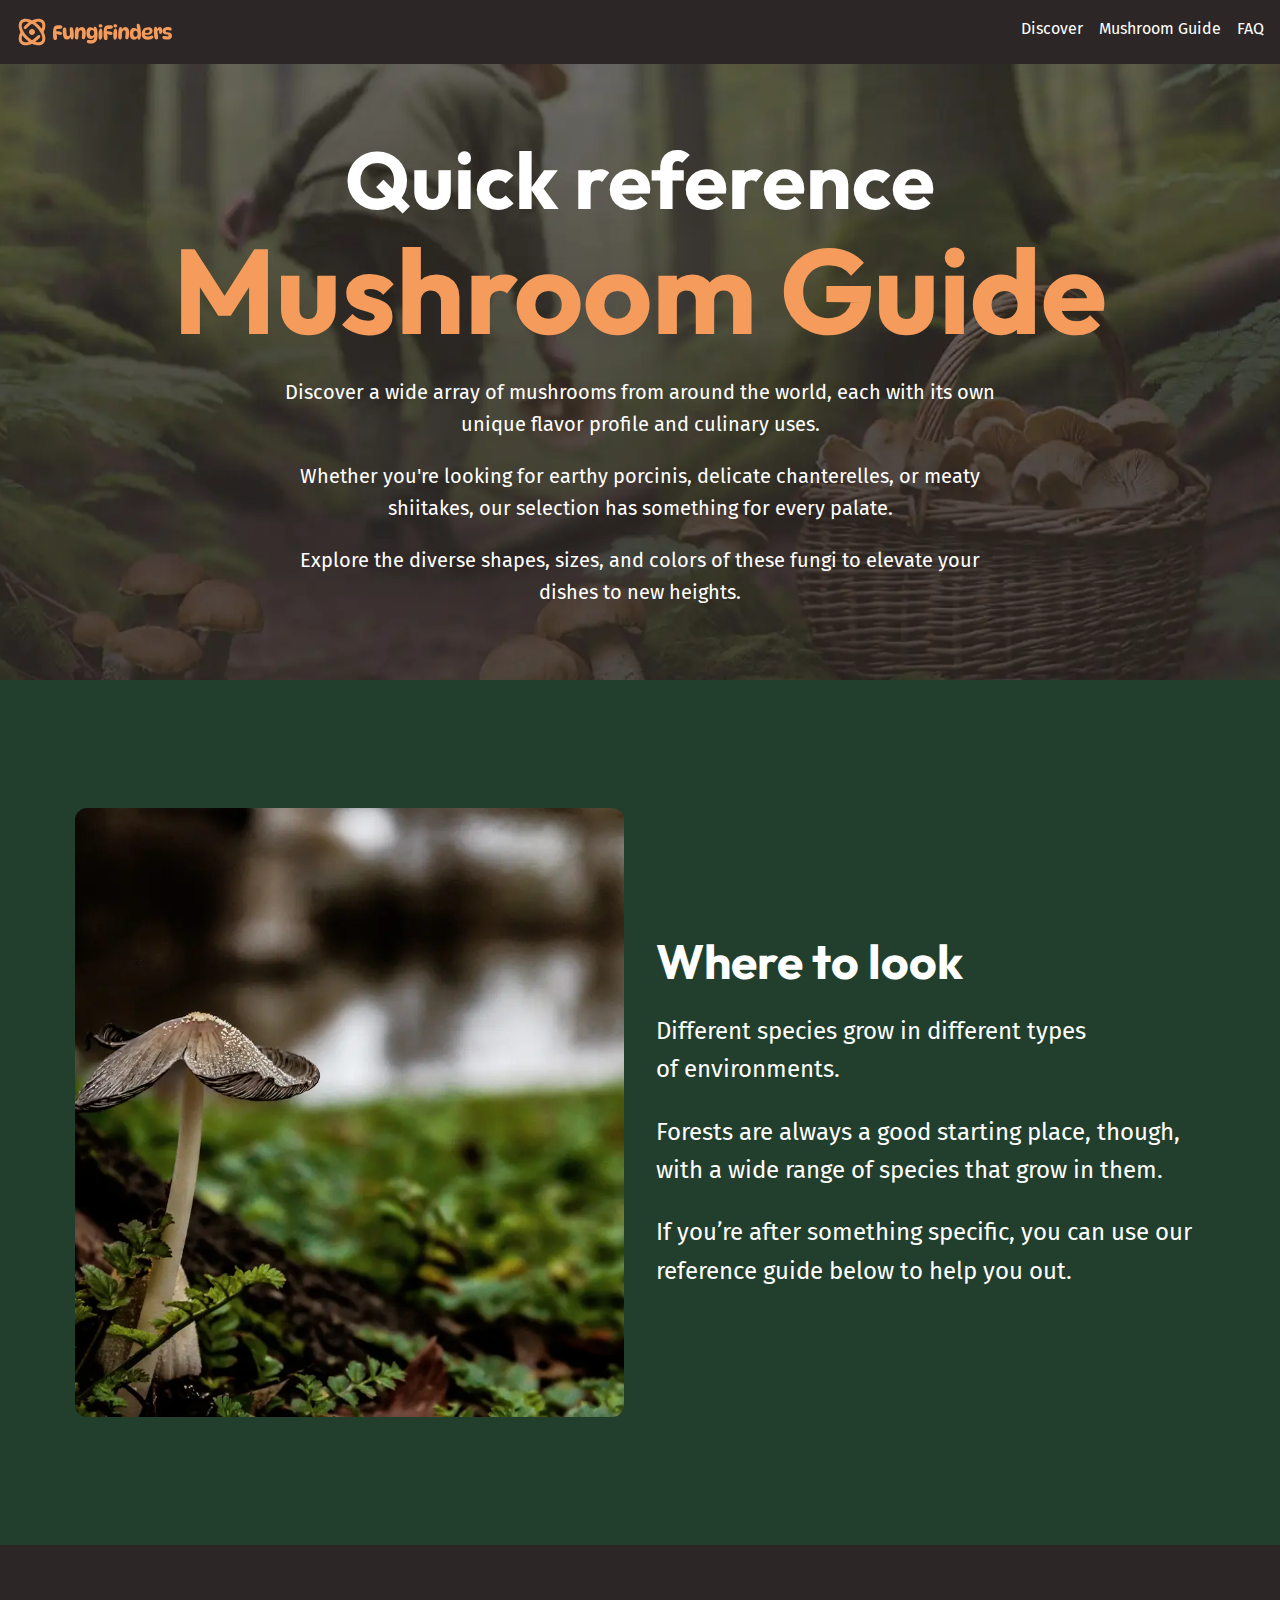
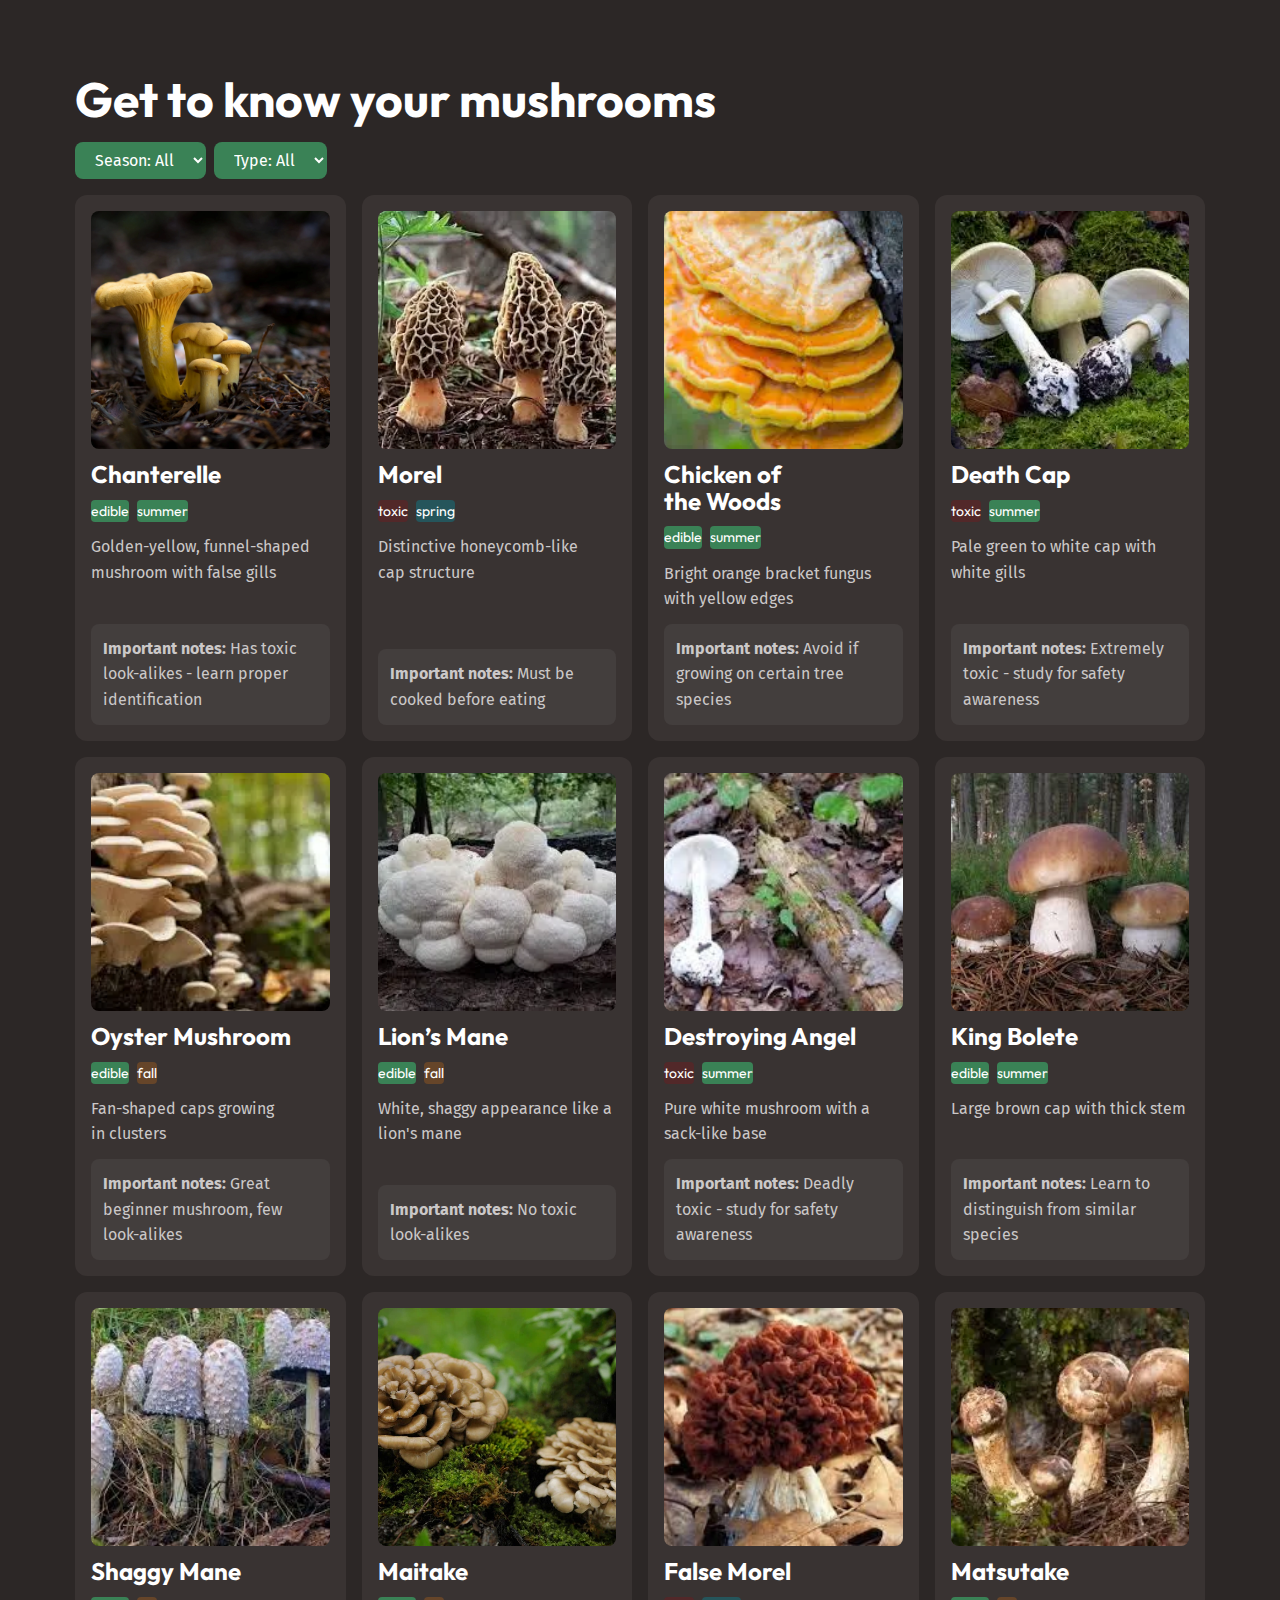
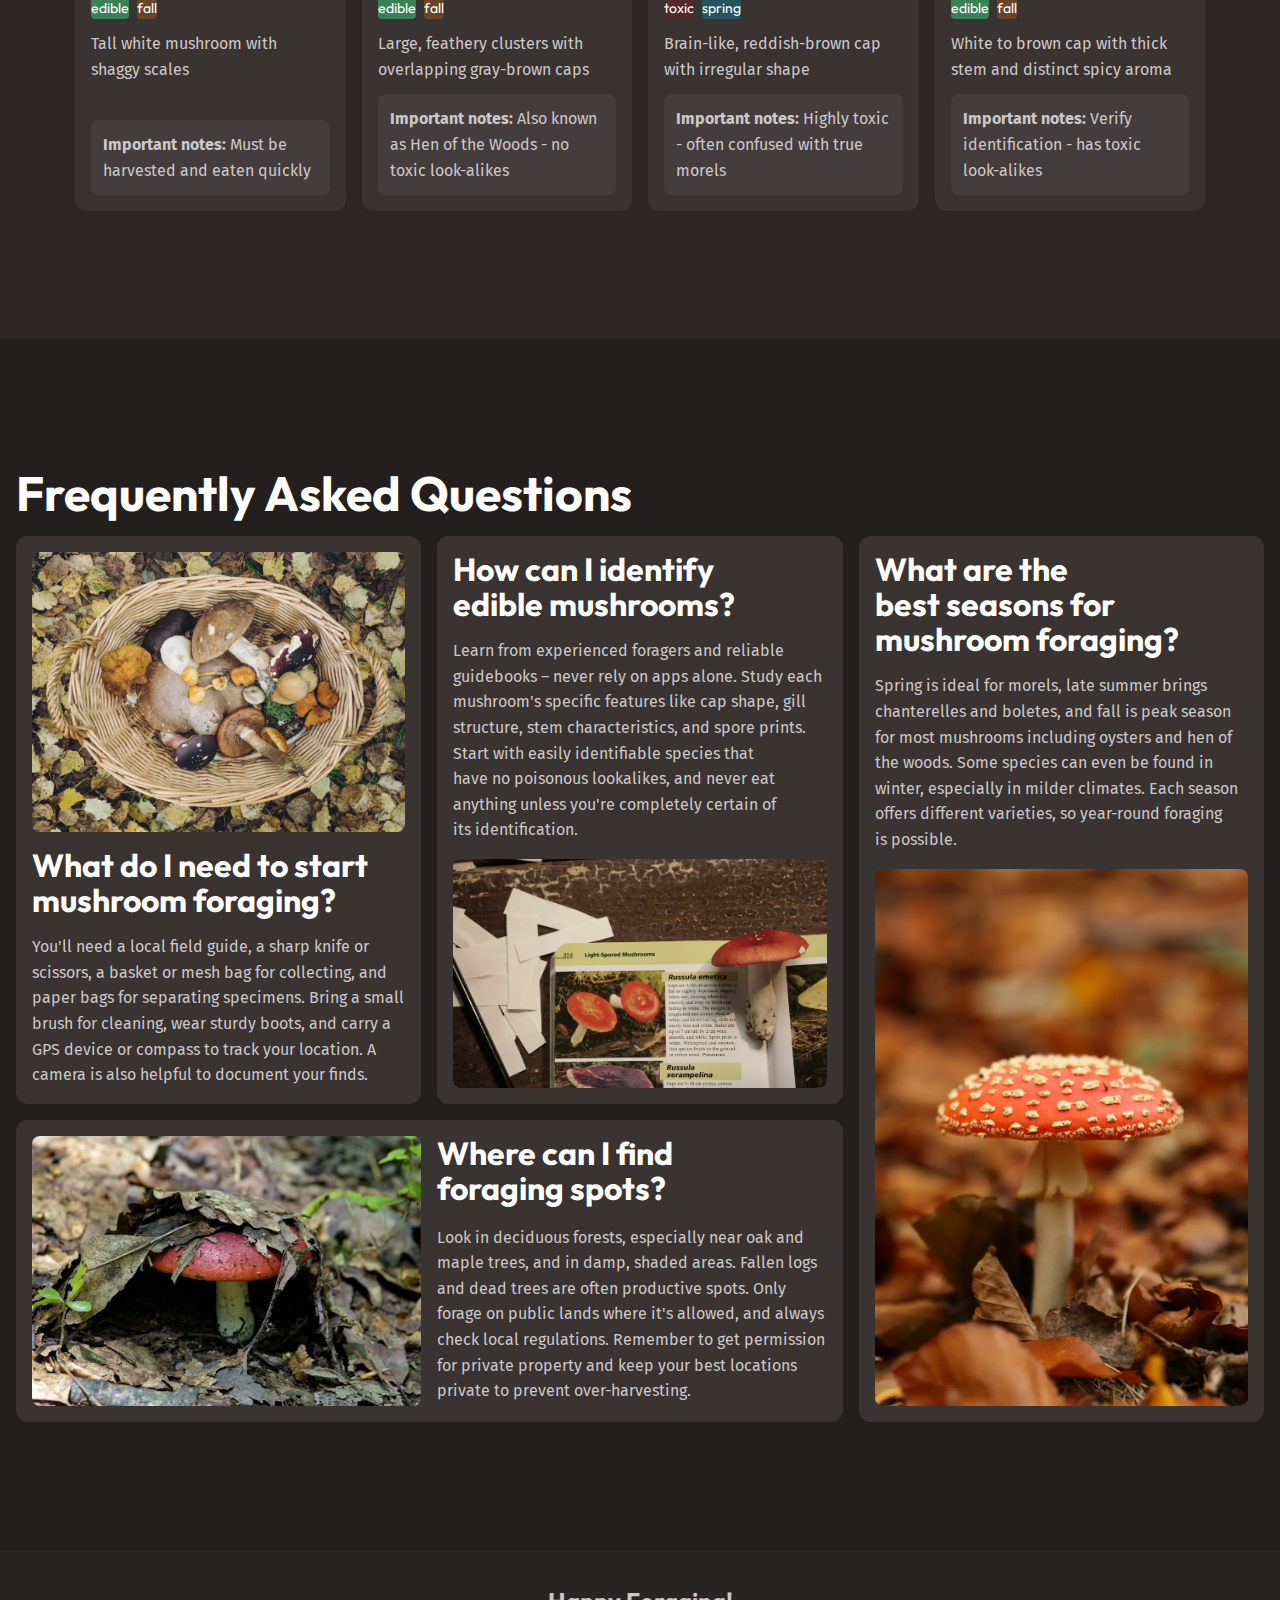
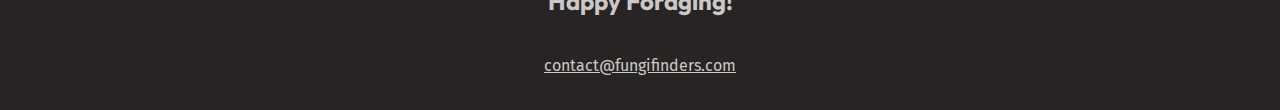
==== commit 32b983a9: "Added pictures of mushrooms to the mushroom guide" ====
--- a/mushroom-guide.html
+++ b/mushroom-guide.html
@@ -16,7 +16,9 @@
     <header class="site-header">
         <div class="wrapper" data-width="wide"> <!--site logo-->
             <div class="site-header--inner">
-                <img src="/assets/fungi-finders.svg" alt="Fungi finders" />
+                <a href="/">
+                    <img src="/assets/fungi-finders.svg" alt="Fungi finders" />
+                </a>
                 <button aria-controls="primary-nav" aria-expanded="false">
                     <span class="visually-hidden">Menu</span>
                     <img src="/assets/hamburger.svg" alt="">
@@ -100,9 +102,11 @@
                     <!--grid of mushrooms-->
 
                     <!--12 cards here-->
-                    <div class="grid-auto-fill">
+                    <div class="grid-auto-fill card-gallery">
                         <!--#1-->
-                        <div class="card">
+                        <div class="card grid-flow">
+                            <img src="assets/chanterelle-mushroom.webp"
+                                alt="light golden mushroom that is thick and has thin cap" />
                             <h3 class="card--title">Chanterelle</h3>
                             <ul class="tag-list" role="list" aria-label="Mushroom Characteristics">
                                 <li data-edible="edible">
@@ -123,7 +127,9 @@
                         </div>
 
                         <!--#2-->
-                        <div class="card">
+                        <div class="card grid-flow">
+                            <img src="assets/morel-mushroom.webp"
+                                alt="dark brown tapered tear drop shaped cap that resembles a spange with lots of holes and the stem is tan" />
                             <h3 class="card--title">Morel</h3>
                             <ul class="tag-list" role="list" aria-label="Mushroom Characteristics">
                                 <li data-edible="toxic">
@@ -144,7 +150,9 @@
                         </div>
 
                         <!--#3-->
-                        <div class="card">
+                        <div class="card grid-flow">
+                            <img src="assets/chicken-of-wood-mushroom.webp"
+                                alt="bright orange mushroom with yellow edges climbing on a tree" />
                             <h3 class="card--title">Chicken of the Woods</h3>
                             <ul class="tag-list" role="list" aria-label="Mushroom Characteristics">
                                 <li data-edible="edible">
@@ -165,7 +173,9 @@
                         </div>
 
                         <!--#4-->
-                        <div class="card">
+                        <div class="card grid-flow">
+                            <img src="assets/death-cap-mushroom.webp"
+                                alt="greenish white mushroom with a white cap and white gills" />
                             <h3 class="card--title">Death Cap</h3>
                             <ul class="tag-list" role="list" aria-label="Mushroom Characteristics">
                                 <li data-edible="toxic">
@@ -186,7 +196,9 @@
                         </div>
 
                         <!--#5-->
-                        <div class="card">
+                        <div class="card grid-flow">
+                            <img src="assets/oyster-mushroom.webp"
+                                alt="white and tan mushroom with a fan shaped cap and a thick stem climbing on a tree" />
                             <h3 class="card--title">Oyster Mushroom</h3>
                             <ul class="tag-list" role="list" aria-label="Mushroom Characteristics">
                                 <li data-edible="edible">
@@ -207,7 +219,9 @@
                         </div>
 
                         <!--#6-->
-                        <div class="card">
+                        <div class="card grid-flow">
+                            <img src="assets/lions-mane-mushroom.webp"
+                                alt="white shaggy mushroom with a round top and long hanging tendrils" />
                             <h3 class="card--title">Lion’s Mane</h3>
                             <ul class="tag-list" role="list" aria-label="Mushroom Characteristics">
                                 <li data-edible="edible">
@@ -228,7 +242,9 @@
                         </div>
 
                         <!--#7-->
-                        <div class="card">
+                        <div class="card grid-flow">
+                            <img src="assets/destroying-angel-mushroom.webp"
+                                alt="white mushroom with a round cap and a sack like base" />
                             <h3 class="card--title">Destroying Angel</h3>
                             <ul class="tag-list" role="list" aria-label="Mushroom Characteristics">
                                 <li data-edible="toxic">
@@ -249,7 +265,9 @@
                         </div>
 
                         <!--#8-->
-                        <div class="card">
+                        <div class="card grid-flow">
+                            <img src="assets/king-bolete-mushroom.webp"
+                                alt="large brown mushroom with a thick stem and a round cap" />
                             <h3 class="card--title">King Bolete</h3>
                             <ul class="tag-list" role="list" aria-label="Mushroom Characteristics">
                                 <li data-edible="edible">
@@ -270,7 +288,9 @@
                         </div>
 
                         <!--#9-->
-                        <div class="card">
+                        <div class="card grid-flow">
+                            <img src="assets/shaggy-mane-mushroom.webp"
+                                alt="white mushroom cap with shaggy scales and inky black trim and a long stem" />
                             <h3 class="card--title">Shaggy Mane</h3>
                             <ul class="tag-list" role="list" aria-label="Mushroom Characteristics">
                                 <li data-edible="edible">
@@ -291,7 +311,9 @@
                         </div>
 
                         <!--#10-->
-                        <div class="card">
+                        <div class="card grid-flow">
+                            <img src="assets/maitake-mushroom.webp"
+                                alt="large feathery mushroom with overlapping gray-brown caps on mossy tree trunk" />
                             <h3 class="card--title">Maitake</h3>
                             <ul class="tag-list" role="list" aria-label="Mushroom Characteristics">
                                 <li data-edible="edible">
@@ -312,7 +334,9 @@
                         </div>
 
                         <!--#11-->
-                        <div class="card">
+                        <div class="card grid-flow">
+                            <img src="assets/false-morel-mushroom.webp"
+                                alt="brain like mushroom with a reddish brown cap and irregular shape" />
                             <h3 class="card--title">False Morel</h3>
                             <ul class="tag-list" role="list" aria-label="Mushroom Characteristics">
                                 <li data-edible="toxic">
@@ -333,7 +357,9 @@
                         </div>
 
                         <!--#12-->
-                        <div class="card">
+                        <div class="card grid-flow">
+                            <img src="assets/matsutake-mushroom.webp"
+                                alt="white to brown mushroom with a thick stem and a round cap" />
                             <h3 class="card--title">Matsutake</h3>
                             <ul class="tag-list" role="list" aria-label="Mushroom Characteristics">
                                 <li data-edible="edible">
--- a/style.css
+++ b/style.css
@@ -97,6 +97,7 @@
     --clr-gray-100: hsl(0, 2%, 79%);
     --clr-brand-400: hsl(25, 88%, 75%);
     --clr-brand-500: hsl(25, 88%, 66%);
+    --clr-green-550: hsla(143, 38%, 37%, 0.5);
     --clr-green-400: hsl(143, 19%, 49%);
     --clr-green-500: hsl(143, 38%, 37%);
     --clr-green-600: hsl(145, 29%, 19%);
@@ -154,6 +155,8 @@
 
     --background-accent-light: var(--clr-green-400);
     --background-accent-main: var(--clr-green-500);
+    /*glassy effect*/
+    --background-accent-main-rgb: var(var(--clr-green-500) / 0.4);
     --background-accent-dark: var(--clr-green-600);
 
     --background-extra-light: var(--clr-brown-500);
@@ -386,7 +389,8 @@
       font-size: var(--font-size-lg);
       font-weight: 700;
       font-family: var(--ff-heading);
-      background-color: var(--background-accent-main);
+      background-color: var(--clr-green-550);
+      backdrop-filter: blur(1.5rem);
       padding: 2rem;
       border-radius: 0 0 0 var(--border-radius-lg);
 
@@ -571,6 +575,17 @@
 
     img {
       border-radius: var(--border-radius-med);
+    }
+  }
+
+  .card-gallery img {
+    width: 100%;
+    aspect-ratio: 1 / 1;
+    object-fit: cover;
+
+    @media (width < 600px) {
+      width: 100%;
+      max-height: 100%;
     }
   }
 
